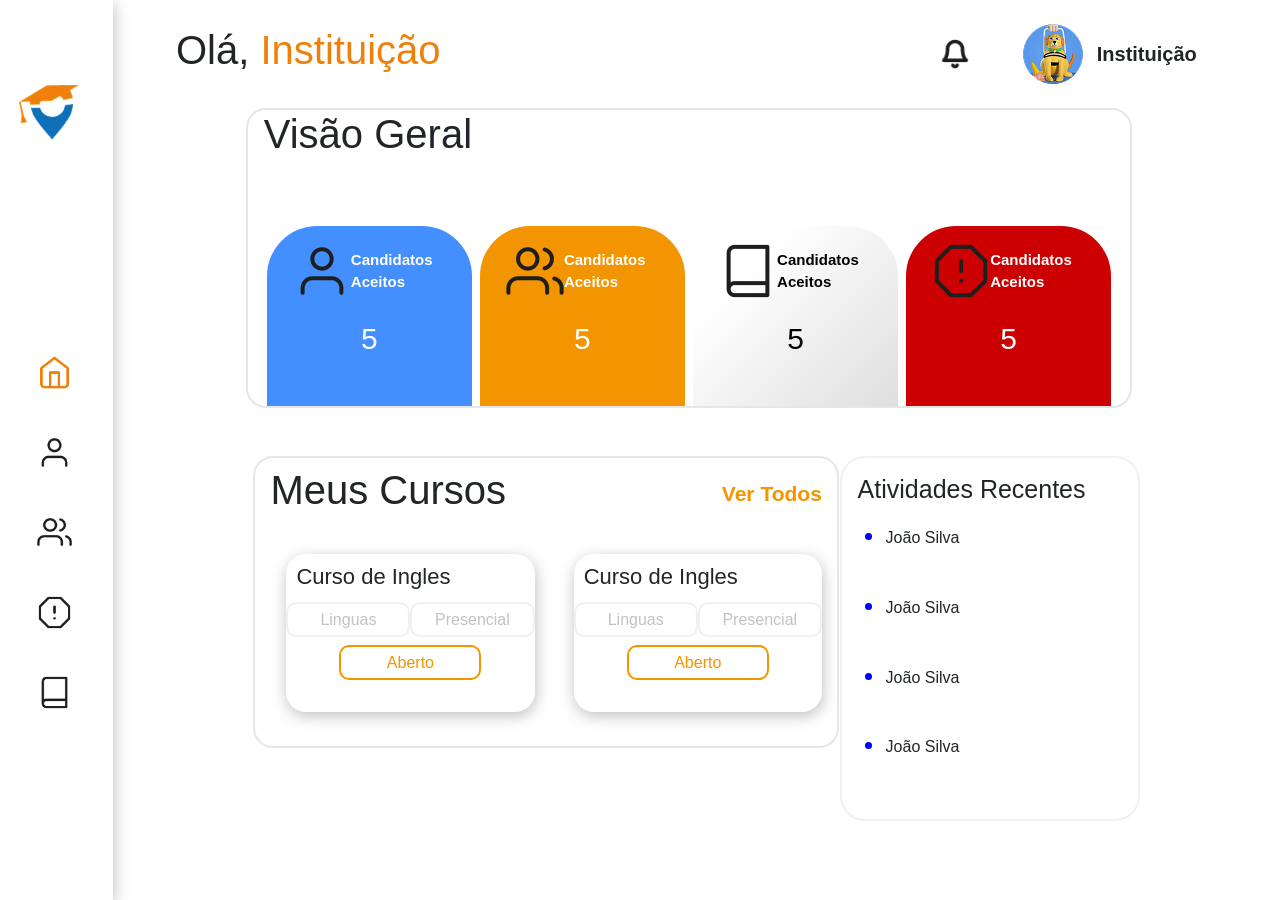
==== prjCursei/admin/home/index.html @ a7003b8b "Dashboard feita e inicio da area de candidatos" ====
<!DOCTYPE html>
<html lang="pt-br">

<head>
    <meta charset="UTF-8">
    <meta name="viewport" content="width=device-width, initial-scale=1.0">
    <title>Document</title>
    <link rel="stylesheet" href="../../static/css/style.css">
    <link rel="stylesheet" href="https://cdn.jsdelivr.net/npm/bootstrap@4.0.0/dist/css/bootstrap.min.css"
        integrity="sha384-Gn5384xqQ1aoWXA+058RXPxPg6fy4IWvTNh0E263XmFcJlSAwiGgFAW/dAiS6JXm" crossorigin="anonymous">
</head>

<body>

    <!--Nav Bar Vertical Se Possivel, olhem o tamanho das imagens -->
    <nav class="row  h-100 d-flex align-items-center "
        style="width: 10%; box-shadow: 1px 4px 15px rgba(0, 0, 0, 0.25); ">
        <div class="w-100 h-25 d-flex justify-content-center align-items-center">
            <img src="../../static/img/img-area-admin/logo-cursei2.png" alt=""
                style="width: 60px; height: 60px; object-fit: contain;">
        </div>

        <div class="row h-75 w-100 d-flex align-items-center justify-content-center">
            <ul style="list-style-type: none; ">
                <li>
                    <a href="#"><img class="img-nav" src="../../static/img/img-area-admin/Home.png" alt=""></a>
                </li>
                <li>
                    <a href="../candidatos/index.html"><img class="img-nav" src="../../static/img/img-area-admin/User.png" alt=""></a>
                </li>
                <li>
                    <a href=""><img class="img-nav" src="../../static/img/img-area-admin/Icon.png" alt=""></a>
                </li>
                <li>
                    <a href=""><img class="img-nav" src="../../static/img/img-area-admin/Alert.png" alt=""></a>
                </li>
                <li>
                    <a href=""><img class="img-nav" src="../../static/img/img-area-admin/Book.png" alt=""></a>
                </li>
            </ul>
    </nav>
    </div>

    <!-- Conteudo do sistema, Ainda to rachando a cuca pra arrumar o layout. Então não estou mexendo com a responsividade ainda -->
    <div class="main row-12">
        <div class="col-12 mb-4">
            <div class="col d-flex  w-100  mt-4  ">
                <div class="d-flex align-items-center justify-content-start pl-5 w-50 ">
                    <h1>Olá, <span style="color: #F0800C;">Instituição</span></h1>
                </div>
                <div class="d-flex align-items-center justify-content-end w-25 ">
                    <img src="../../static/img/img-area-admin/Bell.png" alt=""
                        style="object-fit: contain; width: 30px; height: 30px;">
                </div>
                <div class="w-25 d-flex align-items-center justify-content-center ">
                    <img src="../../static/img/img-area-admin/img-perfil.png" alt="" style="object-fit: contain;">
                    <span style="font-size: 20px; padding-left: 5%; font-weight: 600; ">Instituição</span>
                </div>
            </div>
        </div>

        <div class="  d-flex  justify-content-center " style="height: 300px;">
            <div class=" w-75 h-100" style="border: rgba(230, 230, 230, 1) solid 2px; border-radius: 20px;">
                <div class="  pl-3 ">
                    <h1>Visão Geral</h1>
                </div>
                <div class="col-12 d-flex  w-100 d-flex align-items-end " style="height: 81.2%;" >
                    <div class="row-12 w-25 h-75 mx-1 " style="background-color: rgba(68, 143, 255, 1); border-top-left-radius: 50px; border-top-right-radius: 50px;">
                        <div class="row d-flex align-items-center justify-content-center h-50" style="color: #fff;">
                            <img src="../../static/img/img-area-admin/User.png" alt="">
                            <span class="frase-informacoes-visao-geral">Candidatos Aceitos</span>
                        </div>
                        <div class="d-flex justify-content-center h-25 align-items-center ">
                            <span style="color: #fff; font-weight: 500; font-size: 30px;">5</span>
                        </div>
                    </div>
                    <div class="row-12 w-25 h-75 mx-1 " style="background: linear-gradient(143deg, rgba(242,149,0,1) 100%, rgba(255,166,23,1) 100%); border-top-left-radius: 50px; border-top-right-radius: 50px;">
                        <div class="row d-flex align-items-center justify-content-center h-50" style="color: black;">
                            <img src="../../static/img/img-area-admin/Icon.png" alt="">
                            <span class="frase-informacoes-visao-geral" style="color: #fff;">Candidatos Aceitos</span>
                        </div>
                        <div class="d-flex justify-content-center h-25 align-items-center ">
                            <span style="color: #fff; font-weight: 500; font-size: 30px;">5</span>
                        </div>
                    </div>
                    <div class="row-12 w-25 h-75 mx-1 " style="background: linear-gradient(315deg, rgba(177, 177, 177, 0.404) 3%, rgba(255,255,255,1) 75%);
 border-top-left-radius: 50px; border-top-right-radius: 50px;">
                        <div class="row d-flex align-items-center justify-content-center h-50" style="color: #fff;">
                            <img src="../../static/img/img-area-admin/Book.png" alt="">
                            <span class="frase-informacoes-visao-geral" style="color: black;">Candidatos Aceitos</span>
                        </div>
                        <div class="d-flex justify-content-center h-25 align-items-center ">
                            <span style="color: black; font-weight: 500; font-size: 30px;">5</span>
                        </div>
                    </div>
                    <div class="row-12 w-25 h-75 mx-1 " style="background: linear-gradient(143deg, rgba(204,0,0,1) 100%, rgba(220,13,13,1) 100%); border-top-left-radius: 50px; border-top-right-radius: 50px;">
                        <div class="row d-flex align-items-center justify-content-center h-50" style="color: #fff;">
                            <img src="../../static/img/img-area-admin/Alert.png" alt="">
                            <span class="frase-informacoes-visao-geral" ">Candidatos Aceitos</span>
                        </div>
                        <div class="d-flex justify-content-center h-25 align-items-center ">
                            <span style="color: #fff; font-weight: 500; font-size: 30px;">5</span>
                        </div>
                    </div>
                </div>
            </div>
        </div>

        <div class="col d-flex justify-content-center  pt-5 h-50 w-100">
            <div class=" row d-flex justify-content-lg-around  flex-nowrap" style="width: 77%;">
            <div class="div-meus-cursos-dashboard row-12" >
                <div class="col-12 w-100 h-25 d-flex align-items-center ">
                    <div class="w-50 "><h1>Meus Cursos</h1></div>
                <div class="w-50 d-flex align-items-center justify-content-end  "><span class="texto-ver-todos">Ver Todos</span></div>
                </div>
                <div class=" w-100 h-100   col-12 d-flex justify-content-between" >
                <div class="div-info-cursos-dashboard row-12 ml-3 mt-4 ">
                    <div><h1>Curso de Ingles</h1></div>
                    <div class="d-flex justify-content-around pt-1">
                        <button class="bnt-informacoes-cadastro-curso">Linguas</button>
                        <button class="bnt-informacoes-cadastro-curso">Presencial</button>
                    </div>
                    <div class="d-flex align-items-center justify-content-center pt-2">
                        <button class="bnt-informacoes-aberto-curso">Aberto</button>
                    </div>
                </div>
                <div class="div-info-cursos-dashboard row-12 ml-3 mt-4 ">
                    <div><h1>Curso de Ingles</h1></div>
                    <div class="d-flex justify-content-around pt-1">
                        <button class="bnt-informacoes-cadastro-curso">Linguas</button>
                        <button class="bnt-informacoes-cadastro-curso">Presencial</button>
                    </div>
                    <div class="d-flex align-items-center justify-content-center pt-2">
                        <button class="bnt-informacoes-aberto-curso">Aberto</button>
                    </div>
                </div>
                
                </div>
            </div>

            <div class="div-atividades-recentes row">
                <h1 class="ml-3 my-3">Atividades Recentes</h1>

                <ul class="ml-1">
                    <li class="lista-atividades-recentes">João Silva</li>
                    <li class="lista-atividades-recentes">João Silva</li>
                    <li class="lista-atividades-recentes">João Silva</li>
                    <li class="lista-atividades-recentes">João Silva</li>
                </ul>
            </div>
        </div>
    </div>
</div>


        <script src="https://code.jquery.com/jquery-3.2.1.slim.min.js"
            integrity="sha384-KJ3o2DKtIkvYIK3UENzmM7KCkRr/rE9/Qpg6aAZGJwFDMVNA/GpGFF93hXpG5KkN"
            crossorigin="anonymous"></script>
        <script src="https://cdn.jsdelivr.net/npm/popper.js@1.12.9/dist/umd/popper.min.js"
            integrity="sha384-ApNbgh9B+Y1QKtv3Rn7W3mgPxhU9K/ScQsAP7hUibX39j7fakFPskvXusvfa0b4Q"
            crossorigin="anonymous"></script>
        <script src="https://cdn.jsdelivr.net/npm/bootstrap@4.0.0/dist/js/bootstrap.min.js"
            integrity="sha384-JZR6Spejh4U02d8jOt6vLEHfe/JQGiRRSQQxSfFWpi1MquVdAyjUar5+76PVCmYl"
            crossorigin="anonymous"></script>
</body>

</html>
---- prjCursei/static/css/style.css ----
body{
    height: 100vh;
    margin: 0;
    padding: 0;
    border: 0;
    display: flex;
}
.main{
    flex-grow: 1;
    
}
/*Estou utilizando as classes para ganhar tempo, estilizando uma classe para alterar diversas imagens(pufavo vitu não ache ruim */
.img-nav{
    width: 35px;
    height: 35px;
    object-fit: contain;
    transition: 1s;

}
li{
    margin-bottom: 45px;

}
.img-nav:hover{
    border-radius: 10px;
    background-color: #53505034;
}
.frase-informacoes-visao-geral{
    width: 95px;
    font-size: 15px;
    font-weight: 600;
}
.div-meus-cursos-dashboard{
    border: rgba(230, 230, 230, 1) solid 2px;
    border-radius: 20px;
    width:66%; 
    height: 292px;
}
.div-info-cursos-dashboard{
    box-shadow: 1px 4px 15px rgba(0, 0, 0, 0.25);
    border-radius: 20px;
    width: 45%;
    height: 55%;
}
.div-info-cursos-dashboard h1{
    padding-top: 10px;
    padding-left: 10px;
    font-size: 22px;
}
.bnt-informacoes-cadastro-curso{
    background-color: #FFFFFF;
    color: #C2C2C2;
    border:rgba(217, 217, 217, 0.4) solid 2px;
    border-radius: 10px;
    width: 142px;
    height: 35px;
}
.bnt-informacoes-aberto-curso{
    background-color: #FFFFFF;
    color: #F29500;
    border:rgba(242, 149, 0, 1) solid 2px;
    border-radius: 10px;
    width: 142px;
    height: 35px;
    transition: 0.5s;
}
.bnt-informacoes-aberto-curso:hover{
background-color: #F29500;
color: #fff;
}
.div-atividades-recentes{
    width: 300px;
    height: 365px;
    border:rgba(217, 217, 217, 0.4) solid 2px;
    border-radius: 25px;
}

.div-atividades-recentes h1{
    font-size: 25px;
}
.div-atividades-recentes li{
    line-height: 1.1;
}
.div-atividades-recentes ul li::marker{
color: blue;
font-size: 1.5rem;
}

.texto-ver-todos{
    font-size: 21px;
    font-weight: 600;
    color: #F29500;
}
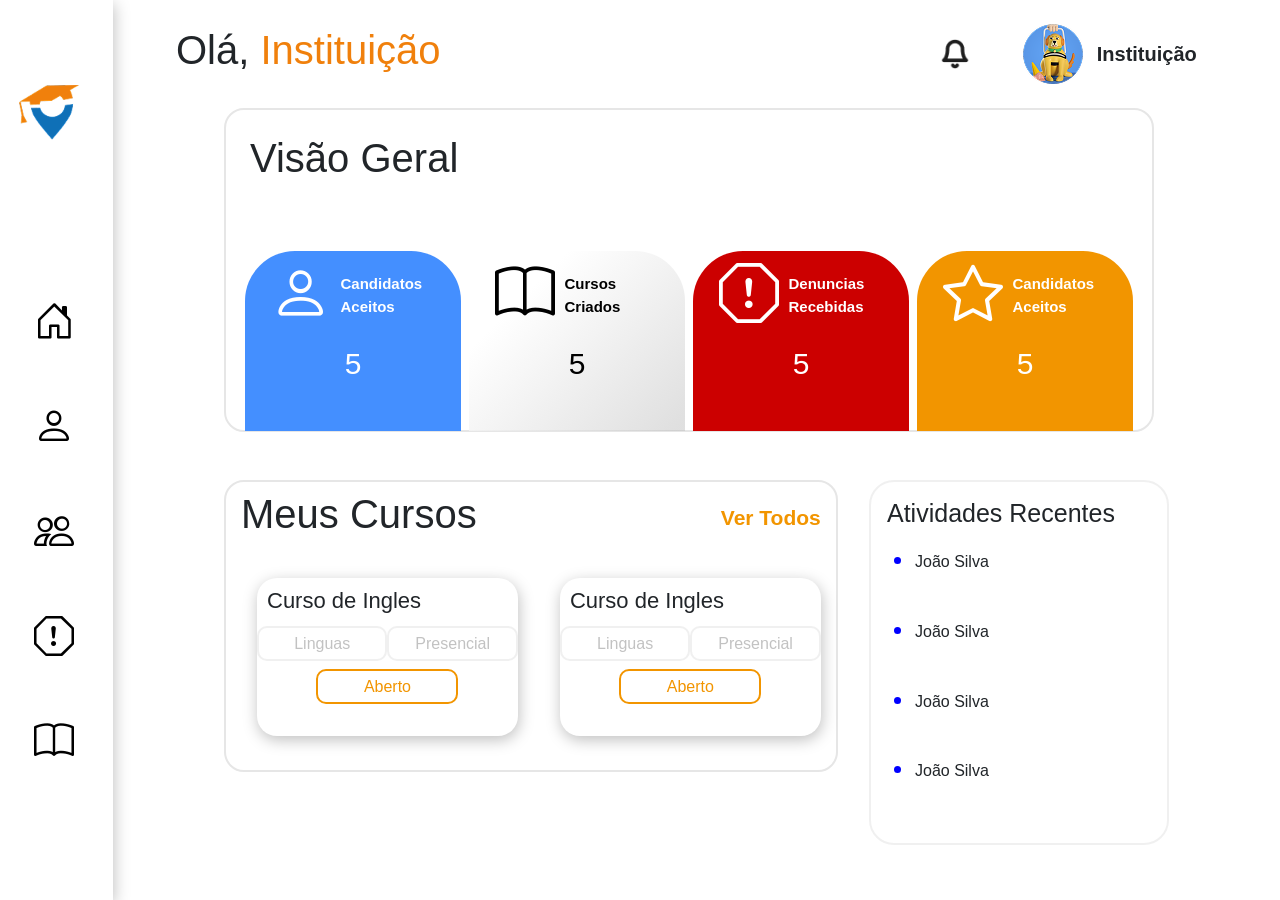
==== commit cabd837e: "Tela dashboard pronta(sem responsividade)" ====
--- a/prjCursei/admin/home/index.html
+++ b/prjCursei/admin/home/index.html
@@ -8,13 +8,14 @@
     <link rel="stylesheet" href="../../static/css/style.css">
     <link rel="stylesheet" href="https://cdn.jsdelivr.net/npm/bootstrap@4.0.0/dist/css/bootstrap.min.css"
         integrity="sha384-Gn5384xqQ1aoWXA+058RXPxPg6fy4IWvTNh0E263XmFcJlSAwiGgFAW/dAiS6JXm" crossorigin="anonymous">
+    <link rel="stylesheet" href="https://cdn.jsdelivr.net/npm/bootstrap-icons@1.11.3/font/bootstrap-icons.min.css">
 </head>
 
 <body>
 
     <!--Nav Bar Vertical Se Possivel, olhem o tamanho das imagens -->
-    <nav class="row  h-100 d-flex align-items-center "
-        style="width: 10%; box-shadow: 1px 4px 15px rgba(0, 0, 0, 0.25); ">
+    <nav class="row  d-xl-flex align-items-center d-none "
+        style="width: 10%; box-shadow: 1px 4px 15px rgba(0, 0, 0, 0.25); height: 100%;">
         <div class="w-100 h-25 d-flex justify-content-center align-items-center">
             <img src="../../static/img/img-area-admin/logo-cursei2.png" alt=""
                 style="width: 60px; height: 60px; object-fit: contain;">
@@ -23,19 +24,19 @@
         <div class="row h-75 w-100 d-flex align-items-center justify-content-center">
             <ul style="list-style-type: none; ">
                 <li>
-                    <a href="#"><img class="img-nav" src="../../static/img/img-area-admin/Home.png" alt=""></a>
+                    <a href="../home/index.html"><i class="img-nav bi bi-house-door"></i></a>
                 </li>
                 <li>
-                    <a href="../candidatos/index.html"><img class="img-nav" src="../../static/img/img-area-admin/User.png" alt=""></a>
+                    <a href="../candidatos/index.html"><i class="img-nav bi bi-person"></i></a>
                 </li>
                 <li>
-                    <a href=""><img class="img-nav" src="../../static/img/img-area-admin/Icon.png" alt=""></a>
+                    <a href=""><i class="img-nav bi bi-people"></i></a>
                 </li>
                 <li>
-                    <a href=""><img class="img-nav" src="../../static/img/img-area-admin/Alert.png" alt=""></a>
+                    <a href=""><i class="img-nav bi bi-exclamation-octagon"></i></a>
                 </li>
                 <li>
-                    <a href=""><img class="img-nav" src="../../static/img/img-area-admin/Book.png" alt=""></a>
+                    <a href=""><i class=" img-nav bi bi-book"></i></a>
                 </li>
             </ul>
     </nav>
@@ -58,110 +59,126 @@
                 </div>
             </div>
         </div>
+        <div class="w-100 d-flex justify-content-center col-12  col-xl-12" style="width: 100%;">
+            <div class="d-flex justify-content-center col-12 col-xl-10 " style="height: 324px; width: 85%;  ">
+                <div class=" w-100 h-100" style="border: rgba(230, 230, 230, 1) solid 2px; border-radius: 20px; ">
+                    <div class="  pl-4 pt-4" style="height: 19%;">
 
-        <div class="  d-flex  justify-content-center " style="height: 300px;">
-            <div class=" w-75 h-100" style="border: rgba(230, 230, 230, 1) solid 2px; border-radius: 20px;">
-                <div class="  pl-3 ">
-                    <h1>Visão Geral</h1>
-                </div>
-                <div class="col-12 d-flex  w-100 d-flex align-items-end " style="height: 81.2%;" >
-                    <div class="row-12 w-25 h-75 mx-1 " style="background-color: rgba(68, 143, 255, 1); border-top-left-radius: 50px; border-top-right-radius: 50px;">
-                        <div class="row d-flex align-items-center justify-content-center h-50" style="color: #fff;">
-                            <img src="../../static/img/img-area-admin/User.png" alt="">
-                            <span class="frase-informacoes-visao-geral">Candidatos Aceitos</span>
+                        <h1 class="">Visão Geral</h1>
+                    </div>
+
+                    <div class="col-12 d-flex  w-100 d-flex align-items-end " style="height: 75%; margin-top: 20px;">
+                        <div class="row-12 w-25 h-75 mx-1"
+                            style="background-color: rgba(68, 143, 255, 1); border-top-left-radius: 50px; border-top-right-radius: 50px;">
+                            <div class="row d-flex align-items-center justify-content-center h-50" style="color: #fff;">
+                                <i class="img-visao-geral bi bi-person"></i>
+                                <span class="frase-informacoes-visao-geral">Candidatos Aceitos</span>
+                            </div>
+                            <div class="d-flex justify-content-center h-25 align-items-center ">
+                                <span style="color: #fff; font-weight: 500; font-size: 30px;">5</span>
+                            </div>
                         </div>
-                        <div class="d-flex justify-content-center h-25 align-items-center ">
-                            <span style="color: #fff; font-weight: 500; font-size: 30px;">5</span>
+                        <div class="row-12 w-25 h-75 mx-1 "
+                            style="background: linear-gradient(315deg, rgba(177, 177, 177, 0.404) 3%, rgba(255,255,255,1) 75%);
+                             border-top-left-radius: 50px; border-top-right-radius: 50px;">
+                            <div class="row d-flex align-items-center justify-content-center h-50"
+                                style="color: black;">
+                                <i class=" img-visao-geral bi bi-book" style="color: black;"></i>
+                                <span class="frase-informacoes-visao-geral" style="color: black;">Cursos Criados</span>
+                            </div>
+                            <div class="d-flex justify-content-center h-25 align-items-center ">
+                                <span style="color: black; font-weight: 500; font-size: 30px;">5</span>
+                            </div>
                         </div>
-                    </div>
-                    <div class="row-12 w-25 h-75 mx-1 " style="background: linear-gradient(143deg, rgba(242,149,0,1) 100%, rgba(255,166,23,1) 100%); border-top-left-radius: 50px; border-top-right-radius: 50px;">
-                        <div class="row d-flex align-items-center justify-content-center h-50" style="color: black;">
-                            <img src="../../static/img/img-area-admin/Icon.png" alt="">
-                            <span class="frase-informacoes-visao-geral" style="color: #fff;">Candidatos Aceitos</span>
+                        <div class="row-12 w-25 h-75 mx-1 " style="background: linear-gradient(143deg, rgba(204,0,0,1) 100%, rgba(220,13,13,1) 100%);
+ border-top-left-radius: 50px; border-top-right-radius: 50px;">
+                            <div class="row d-flex align-items-center justify-content-center h-50" style="color: #fff; ">
+                                <i class="img-visao-geral bi bi-exclamation-octagon" ></i>
+                                <span class="frase-informacoes-visao-geral" style="color: #fff;">Denuncias
+                                    Recebidas</span>
+                            </div>
+                            <div class="d-flex justify-content-center h-25 align-items-center ">
+                                <span style="color: #fff    ; font-weight: 500; font-size: 30px;">5</span>
+                            </div>
                         </div>
-                        <div class="d-flex justify-content-center h-25 align-items-center ">
-                            <span style="color: #fff; font-weight: 500; font-size: 30px;">5</span>
+                        <div class="row-12 w-25 h-75 mx-1 " style="background: linear-gradient(143deg, rgba(242,149,0,1) 100%, rgba(255,166,23,1) 100%); border-top-left-radius: 50px; border-top-right-radius: 50px;">
+                            <div class="row d-flex align-items-center justify-content-center h-50" style="color: #fff;">
+                                <i class="img-visao-geral bi bi-star"></i>
+                                <span class="frase-informacoes-visao-geral" >Candidatos Aceitos</span>
                         </div>
-                    </div>
-                    <div class="row-12 w-25 h-75 mx-1 " style="background: linear-gradient(315deg, rgba(177, 177, 177, 0.404) 3%, rgba(255,255,255,1) 75%);
- border-top-left-radius: 50px; border-top-right-radius: 50px;">
-                        <div class="row d-flex align-items-center justify-content-center h-50" style="color: #fff;">
-                            <img src="../../static/img/img-area-admin/Book.png" alt="">
-                            <span class="frase-informacoes-visao-geral" style="color: black;">Candidatos Aceitos</span>
-                        </div>
-                        <div class="d-flex justify-content-center h-25 align-items-center ">
-                            <span style="color: black; font-weight: 500; font-size: 30px;">5</span>
-                        </div>
-                    </div>
-                    <div class="row-12 w-25 h-75 mx-1 " style="background: linear-gradient(143deg, rgba(204,0,0,1) 100%, rgba(220,13,13,1) 100%); border-top-left-radius: 50px; border-top-right-radius: 50px;">
-                        <div class="row d-flex align-items-center justify-content-center h-50" style="color: #fff;">
-                            <img src="../../static/img/img-area-admin/Alert.png" alt="">
-                            <span class="frase-informacoes-visao-geral" ">Candidatos Aceitos</span>
-                        </div>
-                        <div class="d-flex justify-content-center h-25 align-items-center ">
-                            <span style="color: #fff; font-weight: 500; font-size: 30px;">5</span>
+                        <div class=" d-flex justify-content-center h-25 align-items-center ">
+                            <span style=" color: #fff; font-weight: 500; font-size: 30px;">5</span>
+                            </div>
                         </div>
                     </div>
                 </div>
             </div>
         </div>
 
-        <div class="col d-flex justify-content-center  pt-5 h-50 w-100">
-            <div class=" row d-flex justify-content-lg-around  flex-nowrap" style="width: 77%;">
-            <div class="div-meus-cursos-dashboard row-12" >
-                <div class="col-12 w-100 h-25 d-flex align-items-center ">
-                    <div class="w-50 "><h1>Meus Cursos</h1></div>
-                <div class="w-50 d-flex align-items-center justify-content-end  "><span class="texto-ver-todos">Ver Todos</span></div>
-                </div>
-                <div class=" w-100 h-100   col-12 d-flex justify-content-between" >
-                <div class="div-info-cursos-dashboard row-12 ml-3 mt-4 ">
-                    <div><h1>Curso de Ingles</h1></div>
-                    <div class="d-flex justify-content-around pt-1">
-                        <button class="bnt-informacoes-cadastro-curso">Linguas</button>
-                        <button class="bnt-informacoes-cadastro-curso">Presencial</button>
+        <div class="col d-flex justify-content-center col  pt-5 h-50 w-100">
+            <div class="div-meus-cursos-atividades-recentes row d-flex justify-content-lg-between justify-content-between col-12 col-xl-10  flex-nowrap"
+                style="width: 85%; ">
+                <div class="div-meus-cursos-dashboard row-12">
+                    <div class="col-12 w-100 h-25 d-flex align-items-center ">
+                        <div class="w-50 ">
+                            <h1>Meus Cursos</h1>
+                        </div>
+                        <div class="w-50 d-flex align-items-center justify-content-end  "><span
+                                class="texto-ver-todos">Ver Todos</span></div>
                     </div>
-                    <div class="d-flex align-items-center justify-content-center pt-2">
-                        <button class="bnt-informacoes-aberto-curso">Aberto</button>
+                    <div class=" w-100 h-100   col-12 d-flex justify-content-between">
+                        <div class="div-info-cursos-dashboard row-12 ml-3 mt-4 ">
+                            <div>
+                                <h1>Curso de Ingles</h1>
+                            </div>
+                            <div class="d-flex justify-content-around pt-1">
+                                <button class="bnt-informacoes-cadastro-curso">Linguas</button>
+                                <button class="bnt-informacoes-cadastro-curso">Presencial</button>
+                            </div>
+                            <div class="d-flex align-items-center justify-content-center pt-2">
+                                <button class="bnt-informacoes-aberto-curso">Aberto</button>
+                            </div>
+                        </div>
+                        <div class="div-info-cursos-dashboard row-12 ml-3 mt-4 ">
+                            <div>
+                                <h1>Curso de Ingles</h1>
+                            </div>
+                            <div class="d-flex justify-content-around pt-1">
+                                <button class="bnt-informacoes-cadastro-curso">Linguas</button>
+                                <button class="bnt-informacoes-cadastro-curso">Presencial</button>
+                            </div>
+                            <div class="d-flex align-items-center justify-content-center pt-2">
+                                <button class="bnt-informacoes-aberto-curso">Aberto</button>
+                            </div>
+                        </div>
+
                     </div>
                 </div>
-                <div class="div-info-cursos-dashboard row-12 ml-3 mt-4 ">
-                    <div><h1>Curso de Ingles</h1></div>
-                    <div class="d-flex justify-content-around pt-1">
-                        <button class="bnt-informacoes-cadastro-curso">Linguas</button>
-                        <button class="bnt-informacoes-cadastro-curso">Presencial</button>
-                    </div>
-                    <div class="d-flex align-items-center justify-content-center pt-2">
-                        <button class="bnt-informacoes-aberto-curso">Aberto</button>
-                    </div>
+
+                <div class="div-atividades-recentes row">
+                    <h1 class="ml-3 my-3">Atividades Recentes</h1>
+
+                    <ul class="ml-1">
+                        <li class="lista-atividades-recentes">João Silva</li>
+                        <li class="lista-atividades-recentes">João Silva</li>
+                        <li class="lista-atividades-recentes">João Silva</li>
+                        <li class="lista-atividades-recentes">João Silva</li>
+                    </ul>
                 </div>
-                
-                </div>
-            </div>
-
-            <div class="div-atividades-recentes row">
-                <h1 class="ml-3 my-3">Atividades Recentes</h1>
-
-                <ul class="ml-1">
-                    <li class="lista-atividades-recentes">João Silva</li>
-                    <li class="lista-atividades-recentes">João Silva</li>
-                    <li class="lista-atividades-recentes">João Silva</li>
-                    <li class="lista-atividades-recentes">João Silva</li>
-                </ul>
             </div>
         </div>
     </div>
-</div>
 
 
-        <script src="https://code.jquery.com/jquery-3.2.1.slim.min.js"
-            integrity="sha384-KJ3o2DKtIkvYIK3UENzmM7KCkRr/rE9/Qpg6aAZGJwFDMVNA/GpGFF93hXpG5KkN"
-            crossorigin="anonymous"></script>
-        <script src="https://cdn.jsdelivr.net/npm/popper.js@1.12.9/dist/umd/popper.min.js"
-            integrity="sha384-ApNbgh9B+Y1QKtv3Rn7W3mgPxhU9K/ScQsAP7hUibX39j7fakFPskvXusvfa0b4Q"
-            crossorigin="anonymous"></script>
-        <script src="https://cdn.jsdelivr.net/npm/bootstrap@4.0.0/dist/js/bootstrap.min.js"
-            integrity="sha384-JZR6Spejh4U02d8jOt6vLEHfe/JQGiRRSQQxSfFWpi1MquVdAyjUar5+76PVCmYl"
-            crossorigin="anonymous"></script>
+    <script src="https://code.jquery.com/jquery-3.2.1.slim.min.js"
+        integrity="sha384-KJ3o2DKtIkvYIK3UENzmM7KCkRr/rE9/Qpg6aAZGJwFDMVNA/GpGFF93hXpG5KkN"
+        crossorigin="anonymous"></script>
+    <script src="https://cdn.jsdelivr.net/npm/popper.js@1.12.9/dist/umd/popper.min.js"
+        integrity="sha384-ApNbgh9B+Y1QKtv3Rn7W3mgPxhU9K/ScQsAP7hUibX39j7fakFPskvXusvfa0b4Q"
+        crossorigin="anonymous"></script>
+    <script src="https://cdn.jsdelivr.net/npm/bootstrap@4.0.0/dist/js/bootstrap.min.js"
+        integrity="sha384-JZR6Spejh4U02d8jOt6vLEHfe/JQGiRRSQQxSfFWpi1MquVdAyjUar5+76PVCmYl"
+        crossorigin="anonymous"></script>
 </body>
 
 </html>
--- a/prjCursei/static/css/style.css
+++ b/prjCursei/static/css/style.css
@@ -7,7 +7,7 @@
 }
 .main{
     flex-grow: 1;
-    
+    overflow: scroll;
 }
 /*Estou utilizando as classes para ganhar tempo, estilizando uma classe para alterar diversas imagens(pufavo vitu não ache ruim */
 .img-nav{
@@ -15,6 +15,8 @@
     height: 35px;
     object-fit: contain;
     transition: 1s;
+    font-size: 40px;
+    color: black;
 
 }
 li{
@@ -23,12 +25,18 @@
 }
 .img-nav:hover{
     border-radius: 10px;
-    background-color: #53505034;
+    
+    color: #F29500;
 }
 .frase-informacoes-visao-geral{
     width: 95px;
     font-size: 15px;
     font-weight: 600;
+}
+.img-visao-geral{
+    color: #fff;
+    font-size: 60px;
+    margin-right: 10px;
 }
 .div-meus-cursos-dashboard{
     border: rgba(230, 230, 230, 1) solid 2px;
@@ -73,6 +81,7 @@
     height: 365px;
     border:rgba(217, 217, 217, 0.4) solid 2px;
     border-radius: 25px;
+    
 }
 
 .div-atividades-recentes h1{
@@ -91,4 +100,35 @@
     font-weight: 600;
     color: #F29500;
 }
+.pesquisar-input{
+    color: black;
+    font-size: 25px;
 
+}
+
+.nav-info-candidatos{
+    display: flex;
+    flex-direction: column;
+    width: 100%;
+    height: 15%;
+    background-color: #F29500;
+}
+
+.div-eng-input-obj{
+    border-radius: 20px;
+    background-color: #fff;
+    height: 40px;
+
+}
+.input-page-candidatos{
+    width: 100%;
+    height: 100%;
+    border: none;
+    outline: none;
+}
+.img-input{
+    font-size: 20px;
+}
+.img-input:hover{
+    cursor: pointer;
+}
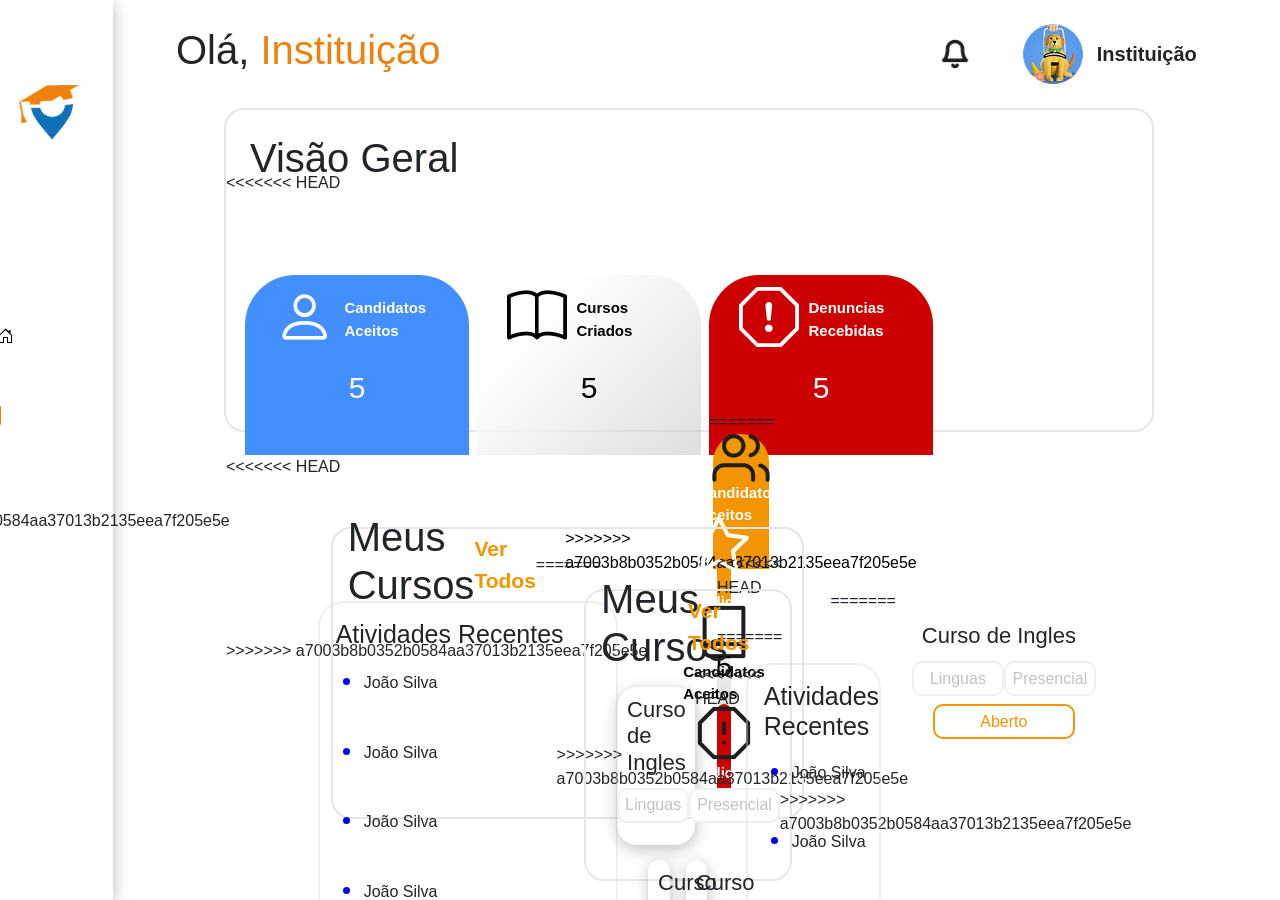
==== commit d64736e5: "sei la oq aconteceu" ====
--- a/prjCursei/admin/home/index.html
+++ b/prjCursei/admin/home/index.html
@@ -24,10 +24,17 @@
         <div class="row h-75 w-100 d-flex align-items-center justify-content-center">
             <ul style="list-style-type: none; ">
                 <li>
+<<<<<<< HEAD
                     <a href="../home/index.html"><i class="img-nav bi bi-house-door"></i></a>
                 </li>
                 <li>
                     <a href="../candidatos/index.html"><i class="img-nav bi bi-person"></i></a>
+=======
+                    <a href="#"><img class="img-nav" src="../../static/img/img-area-admin/Home.png" alt=""></a>
+                </li>
+                <li>
+                    <a href="../candidatos/index.html"><img class="img-nav" src="../../static/img/img-area-admin/User.png" alt=""></a>
+>>>>>>> a7003b8b0352b0584aa37013b2135eea7f205e5e
                 </li>
                 <li>
                     <a href=""><i class="img-nav bi bi-people"></i></a>
@@ -66,6 +73,7 @@
 
                         <h1 class="">Visão Geral</h1>
                     </div>
+<<<<<<< HEAD
 
                     <div class="col-12 d-flex  w-100 d-flex align-items-end " style="height: 75%; margin-top: 20px;">
                         <div class="row-12 w-25 h-75 mx-1"
@@ -100,21 +108,49 @@
                             <div class="d-flex justify-content-center h-25 align-items-center ">
                                 <span style="color: #fff    ; font-weight: 500; font-size: 30px;">5</span>
                             </div>
+=======
+                    <div class="row-12 w-25 h-75 mx-1 " style="background: linear-gradient(143deg, rgba(242,149,0,1) 100%, rgba(255,166,23,1) 100%); border-top-left-radius: 50px; border-top-right-radius: 50px;">
+                        <div class="row d-flex align-items-center justify-content-center h-50" style="color: black;">
+                            <img src="../../static/img/img-area-admin/Icon.png" alt="">
+                            <span class="frase-informacoes-visao-geral" style="color: #fff;">Candidatos Aceitos</span>
+>>>>>>> a7003b8b0352b0584aa37013b2135eea7f205e5e
                         </div>
                         <div class="row-12 w-25 h-75 mx-1 " style="background: linear-gradient(143deg, rgba(242,149,0,1) 100%, rgba(255,166,23,1) 100%); border-top-left-radius: 50px; border-top-right-radius: 50px;">
                             <div class="row d-flex align-items-center justify-content-center h-50" style="color: #fff;">
                                 <i class="img-visao-geral bi bi-star"></i>
                                 <span class="frase-informacoes-visao-geral" >Candidatos Aceitos</span>
                         </div>
+<<<<<<< HEAD
                         <div class=" d-flex justify-content-center h-25 align-items-center ">
                             <span style=" color: #fff; font-weight: 500; font-size: 30px;">5</span>
                             </div>
-                        </div>
-                    </div>
-                </div>
-            </div>
-        </div>
-
+=======
+                    </div>
+                    <div class="row-12 w-25 h-75 mx-1 " style="background: linear-gradient(315deg, rgba(177, 177, 177, 0.404) 3%, rgba(255,255,255,1) 75%);
+ border-top-left-radius: 50px; border-top-right-radius: 50px;">
+                        <div class="row d-flex align-items-center justify-content-center h-50" style="color: #fff;">
+                            <img src="../../static/img/img-area-admin/Book.png" alt="">
+                            <span class="frase-informacoes-visao-geral" style="color: black;">Candidatos Aceitos</span>
+                        </div>
+                        <div class="d-flex justify-content-center h-25 align-items-center ">
+                            <span style="color: black; font-weight: 500; font-size: 30px;">5</span>
+                        </div>
+                    </div>
+                    <div class="row-12 w-25 h-75 mx-1 " style="background: linear-gradient(143deg, rgba(204,0,0,1) 100%, rgba(220,13,13,1) 100%); border-top-left-radius: 50px; border-top-right-radius: 50px;">
+                        <div class="row d-flex align-items-center justify-content-center h-50" style="color: #fff;">
+                            <img src="../../static/img/img-area-admin/Alert.png" alt="">
+                            <span class="frase-informacoes-visao-geral" ">Candidatos Aceitos</span>
+                        </div>
+                        <div class="d-flex justify-content-center h-25 align-items-center ">
+                            <span style="color: #fff; font-weight: 500; font-size: 30px;">5</span>
+>>>>>>> a7003b8b0352b0584aa37013b2135eea7f205e5e
+                        </div>
+                    </div>
+                </div>
+            </div>
+        </div>
+
+<<<<<<< HEAD
         <div class="col d-flex justify-content-center col  pt-5 h-50 w-100">
             <div class="div-meus-cursos-atividades-recentes row d-flex justify-content-lg-between justify-content-between col-12 col-xl-10  flex-nowrap"
                 style="width: 85%; ">
@@ -125,6 +161,21 @@
                         </div>
                         <div class="w-50 d-flex align-items-center justify-content-end  "><span
                                 class="texto-ver-todos">Ver Todos</span></div>
+=======
+        <div class="col d-flex justify-content-center  pt-5 h-50 w-100">
+            <div class=" row d-flex justify-content-lg-around  flex-nowrap" style="width: 77%;">
+            <div class="div-meus-cursos-dashboard row-12" >
+                <div class="col-12 w-100 h-25 d-flex align-items-center ">
+                    <div class="w-50 "><h1>Meus Cursos</h1></div>
+                <div class="w-50 d-flex align-items-center justify-content-end  "><span class="texto-ver-todos">Ver Todos</span></div>
+                </div>
+                <div class=" w-100 h-100   col-12 d-flex justify-content-between" >
+                <div class="div-info-cursos-dashboard row-12 ml-3 mt-4 ">
+                    <div><h1>Curso de Ingles</h1></div>
+                    <div class="d-flex justify-content-around pt-1">
+                        <button class="bnt-informacoes-cadastro-curso">Linguas</button>
+                        <button class="bnt-informacoes-cadastro-curso">Presencial</button>
+>>>>>>> a7003b8b0352b0584aa37013b2135eea7f205e5e
                     </div>
                     <div class=" w-100 h-100   col-12 d-flex justify-content-between">
                         <div class="div-info-cursos-dashboard row-12 ml-3 mt-4 ">
@@ -154,6 +205,7 @@
 
                     </div>
                 </div>
+<<<<<<< HEAD
 
                 <div class="div-atividades-recentes row">
                     <h1 class="ml-3 my-3">Atividades Recentes</h1>
@@ -168,6 +220,35 @@
             </div>
         </div>
     </div>
+=======
+                <div class="div-info-cursos-dashboard row-12 ml-3 mt-4 ">
+                    <div><h1>Curso de Ingles</h1></div>
+                    <div class="d-flex justify-content-around pt-1">
+                        <button class="bnt-informacoes-cadastro-curso">Linguas</button>
+                        <button class="bnt-informacoes-cadastro-curso">Presencial</button>
+                    </div>
+                    <div class="d-flex align-items-center justify-content-center pt-2">
+                        <button class="bnt-informacoes-aberto-curso">Aberto</button>
+                    </div>
+                </div>
+                
+                </div>
+            </div>
+
+            <div class="div-atividades-recentes row">
+                <h1 class="ml-3 my-3">Atividades Recentes</h1>
+
+                <ul class="ml-1">
+                    <li class="lista-atividades-recentes">João Silva</li>
+                    <li class="lista-atividades-recentes">João Silva</li>
+                    <li class="lista-atividades-recentes">João Silva</li>
+                    <li class="lista-atividades-recentes">João Silva</li>
+                </ul>
+            </div>
+        </div>
+    </div>
+</div>
+>>>>>>> a7003b8b0352b0584aa37013b2135eea7f205e5e
 
 
     <script src="https://code.jquery.com/jquery-3.2.1.slim.min.js"
--- a/prjCursei/static/css/style.css
+++ b/prjCursei/static/css/style.css
@@ -15,8 +15,11 @@
     height: 35px;
     object-fit: contain;
     transition: 1s;
+<<<<<<< HEAD
     font-size: 40px;
     color: black;
+=======
+>>>>>>> a7003b8b0352b0584aa37013b2135eea7f205e5e
 
 }
 li{
@@ -25,8 +28,12 @@
 }
 .img-nav:hover{
     border-radius: 10px;
+<<<<<<< HEAD
     
     color: #F29500;
+=======
+    background-color: #53505034;
+>>>>>>> a7003b8b0352b0584aa37013b2135eea7f205e5e
 }
 .frase-informacoes-visao-geral{
     width: 95px;
@@ -100,9 +107,12 @@
     font-weight: 600;
     color: #F29500;
 }
+<<<<<<< HEAD
 .pesquisar-input{
     color: black;
     font-size: 25px;
+=======
+>>>>>>> a7003b8b0352b0584aa37013b2135eea7f205e5e
 
 }
 
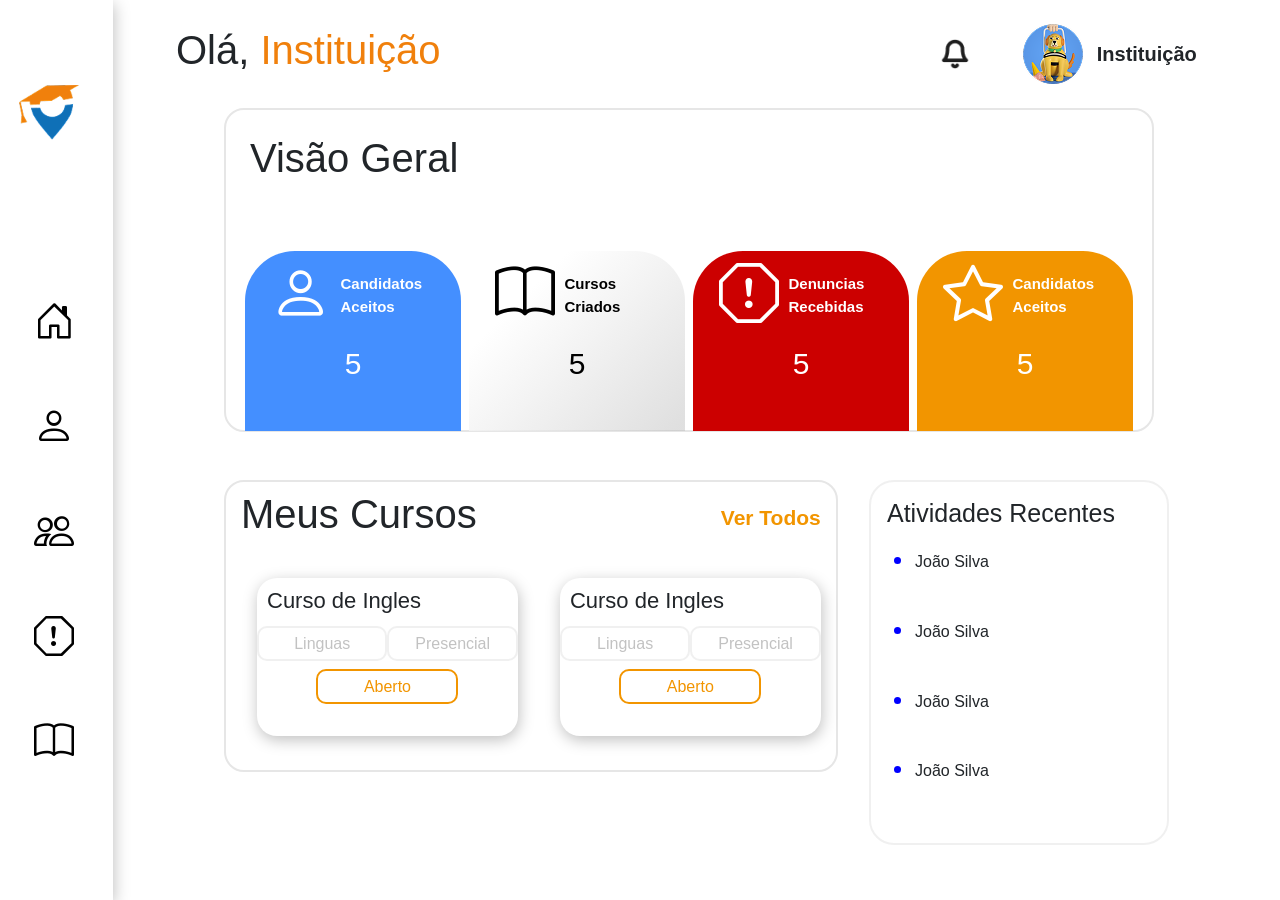
==== commit e15b297f: "Agr tem que ir" ====
--- a/prjCursei/admin/home/index.html
+++ b/prjCursei/admin/home/index.html
@@ -14,8 +14,8 @@
 <body>
 
     <!--Nav Bar Vertical Se Possivel, olhem o tamanho das imagens -->
-    <nav class="row  d-xl-flex align-items-center d-none "
-        style="width: 10%; box-shadow: 1px 4px 15px rgba(0, 0, 0, 0.25); height: 100%;">
+    <nav class="row  h-100 d-xl-flex align-items-center d-none "
+        style="width: 10%; box-shadow: 1px 4px 15px rgba(0, 0, 0, 0.25); ">
         <div class="w-100 h-25 d-flex justify-content-center align-items-center">
             <img src="../../static/img/img-area-admin/logo-cursei2.png" alt=""
                 style="width: 60px; height: 60px; object-fit: contain;">
@@ -24,17 +24,10 @@
         <div class="row h-75 w-100 d-flex align-items-center justify-content-center">
             <ul style="list-style-type: none; ">
                 <li>
-<<<<<<< HEAD
                     <a href="../home/index.html"><i class="img-nav bi bi-house-door"></i></a>
                 </li>
                 <li>
                     <a href="../candidatos/index.html"><i class="img-nav bi bi-person"></i></a>
-=======
-                    <a href="#"><img class="img-nav" src="../../static/img/img-area-admin/Home.png" alt=""></a>
-                </li>
-                <li>
-                    <a href="../candidatos/index.html"><img class="img-nav" src="../../static/img/img-area-admin/User.png" alt=""></a>
->>>>>>> a7003b8b0352b0584aa37013b2135eea7f205e5e
                 </li>
                 <li>
                     <a href=""><i class="img-nav bi bi-people"></i></a>
@@ -73,7 +66,6 @@
 
                         <h1 class="">Visão Geral</h1>
                     </div>
-<<<<<<< HEAD
 
                     <div class="col-12 d-flex  w-100 d-flex align-items-end " style="height: 75%; margin-top: 20px;">
                         <div class="row-12 w-25 h-75 mx-1"
@@ -108,49 +100,21 @@
                             <div class="d-flex justify-content-center h-25 align-items-center ">
                                 <span style="color: #fff    ; font-weight: 500; font-size: 30px;">5</span>
                             </div>
-=======
-                    <div class="row-12 w-25 h-75 mx-1 " style="background: linear-gradient(143deg, rgba(242,149,0,1) 100%, rgba(255,166,23,1) 100%); border-top-left-radius: 50px; border-top-right-radius: 50px;">
-                        <div class="row d-flex align-items-center justify-content-center h-50" style="color: black;">
-                            <img src="../../static/img/img-area-admin/Icon.png" alt="">
-                            <span class="frase-informacoes-visao-geral" style="color: #fff;">Candidatos Aceitos</span>
->>>>>>> a7003b8b0352b0584aa37013b2135eea7f205e5e
                         </div>
                         <div class="row-12 w-25 h-75 mx-1 " style="background: linear-gradient(143deg, rgba(242,149,0,1) 100%, rgba(255,166,23,1) 100%); border-top-left-radius: 50px; border-top-right-radius: 50px;">
                             <div class="row d-flex align-items-center justify-content-center h-50" style="color: #fff;">
                                 <i class="img-visao-geral bi bi-star"></i>
                                 <span class="frase-informacoes-visao-geral" >Candidatos Aceitos</span>
                         </div>
-<<<<<<< HEAD
                         <div class=" d-flex justify-content-center h-25 align-items-center ">
                             <span style=" color: #fff; font-weight: 500; font-size: 30px;">5</span>
                             </div>
-=======
-                    </div>
-                    <div class="row-12 w-25 h-75 mx-1 " style="background: linear-gradient(315deg, rgba(177, 177, 177, 0.404) 3%, rgba(255,255,255,1) 75%);
- border-top-left-radius: 50px; border-top-right-radius: 50px;">
-                        <div class="row d-flex align-items-center justify-content-center h-50" style="color: #fff;">
-                            <img src="../../static/img/img-area-admin/Book.png" alt="">
-                            <span class="frase-informacoes-visao-geral" style="color: black;">Candidatos Aceitos</span>
-                        </div>
-                        <div class="d-flex justify-content-center h-25 align-items-center ">
-                            <span style="color: black; font-weight: 500; font-size: 30px;">5</span>
-                        </div>
-                    </div>
-                    <div class="row-12 w-25 h-75 mx-1 " style="background: linear-gradient(143deg, rgba(204,0,0,1) 100%, rgba(220,13,13,1) 100%); border-top-left-radius: 50px; border-top-right-radius: 50px;">
-                        <div class="row d-flex align-items-center justify-content-center h-50" style="color: #fff;">
-                            <img src="../../static/img/img-area-admin/Alert.png" alt="">
-                            <span class="frase-informacoes-visao-geral" ">Candidatos Aceitos</span>
-                        </div>
-                        <div class="d-flex justify-content-center h-25 align-items-center ">
-                            <span style="color: #fff; font-weight: 500; font-size: 30px;">5</span>
->>>>>>> a7003b8b0352b0584aa37013b2135eea7f205e5e
                         </div>
                     </div>
                 </div>
             </div>
         </div>
 
-<<<<<<< HEAD
         <div class="col d-flex justify-content-center col  pt-5 h-50 w-100">
             <div class="div-meus-cursos-atividades-recentes row d-flex justify-content-lg-between justify-content-between col-12 col-xl-10  flex-nowrap"
                 style="width: 85%; ">
@@ -161,21 +125,6 @@
                         </div>
                         <div class="w-50 d-flex align-items-center justify-content-end  "><span
                                 class="texto-ver-todos">Ver Todos</span></div>
-=======
-        <div class="col d-flex justify-content-center  pt-5 h-50 w-100">
-            <div class=" row d-flex justify-content-lg-around  flex-nowrap" style="width: 77%;">
-            <div class="div-meus-cursos-dashboard row-12" >
-                <div class="col-12 w-100 h-25 d-flex align-items-center ">
-                    <div class="w-50 "><h1>Meus Cursos</h1></div>
-                <div class="w-50 d-flex align-items-center justify-content-end  "><span class="texto-ver-todos">Ver Todos</span></div>
-                </div>
-                <div class=" w-100 h-100   col-12 d-flex justify-content-between" >
-                <div class="div-info-cursos-dashboard row-12 ml-3 mt-4 ">
-                    <div><h1>Curso de Ingles</h1></div>
-                    <div class="d-flex justify-content-around pt-1">
-                        <button class="bnt-informacoes-cadastro-curso">Linguas</button>
-                        <button class="bnt-informacoes-cadastro-curso">Presencial</button>
->>>>>>> a7003b8b0352b0584aa37013b2135eea7f205e5e
                     </div>
                     <div class=" w-100 h-100   col-12 d-flex justify-content-between">
                         <div class="div-info-cursos-dashboard row-12 ml-3 mt-4 ">
@@ -205,7 +154,6 @@
 
                     </div>
                 </div>
-<<<<<<< HEAD
 
                 <div class="div-atividades-recentes row">
                     <h1 class="ml-3 my-3">Atividades Recentes</h1>
@@ -220,35 +168,6 @@
             </div>
         </div>
     </div>
-=======
-                <div class="div-info-cursos-dashboard row-12 ml-3 mt-4 ">
-                    <div><h1>Curso de Ingles</h1></div>
-                    <div class="d-flex justify-content-around pt-1">
-                        <button class="bnt-informacoes-cadastro-curso">Linguas</button>
-                        <button class="bnt-informacoes-cadastro-curso">Presencial</button>
-                    </div>
-                    <div class="d-flex align-items-center justify-content-center pt-2">
-                        <button class="bnt-informacoes-aberto-curso">Aberto</button>
-                    </div>
-                </div>
-                
-                </div>
-            </div>
-
-            <div class="div-atividades-recentes row">
-                <h1 class="ml-3 my-3">Atividades Recentes</h1>
-
-                <ul class="ml-1">
-                    <li class="lista-atividades-recentes">João Silva</li>
-                    <li class="lista-atividades-recentes">João Silva</li>
-                    <li class="lista-atividades-recentes">João Silva</li>
-                    <li class="lista-atividades-recentes">João Silva</li>
-                </ul>
-            </div>
-        </div>
-    </div>
-</div>
->>>>>>> a7003b8b0352b0584aa37013b2135eea7f205e5e
 
 
     <script src="https://code.jquery.com/jquery-3.2.1.slim.min.js"
--- a/prjCursei/static/css/style.css
+++ b/prjCursei/static/css/style.css
@@ -7,7 +7,7 @@
 }
 .main{
     flex-grow: 1;
-    overflow: scroll;
+    
 }
 /*Estou utilizando as classes para ganhar tempo, estilizando uma classe para alterar diversas imagens(pufavo vitu não ache ruim */
 .img-nav{
@@ -15,11 +15,8 @@
     height: 35px;
     object-fit: contain;
     transition: 1s;
-<<<<<<< HEAD
     font-size: 40px;
     color: black;
-=======
->>>>>>> a7003b8b0352b0584aa37013b2135eea7f205e5e
 
 }
 li{
@@ -28,12 +25,8 @@
 }
 .img-nav:hover{
     border-radius: 10px;
-<<<<<<< HEAD
     
     color: #F29500;
-=======
-    background-color: #53505034;
->>>>>>> a7003b8b0352b0584aa37013b2135eea7f205e5e
 }
 .frase-informacoes-visao-geral{
     width: 95px;
@@ -107,12 +100,9 @@
     font-weight: 600;
     color: #F29500;
 }
-<<<<<<< HEAD
 .pesquisar-input{
     color: black;
     font-size: 25px;
-=======
->>>>>>> a7003b8b0352b0584aa37013b2135eea7f205e5e
 
 }
 
@@ -123,22 +113,3 @@
     height: 15%;
     background-color: #F29500;
 }
-
-.div-eng-input-obj{
-    border-radius: 20px;
-    background-color: #fff;
-    height: 40px;
-
-}
-.input-page-candidatos{
-    width: 100%;
-    height: 100%;
-    border: none;
-    outline: none;
-}
-.img-input{
-    font-size: 20px;
-}
-.img-input:hover{
-    cursor: pointer;
-}
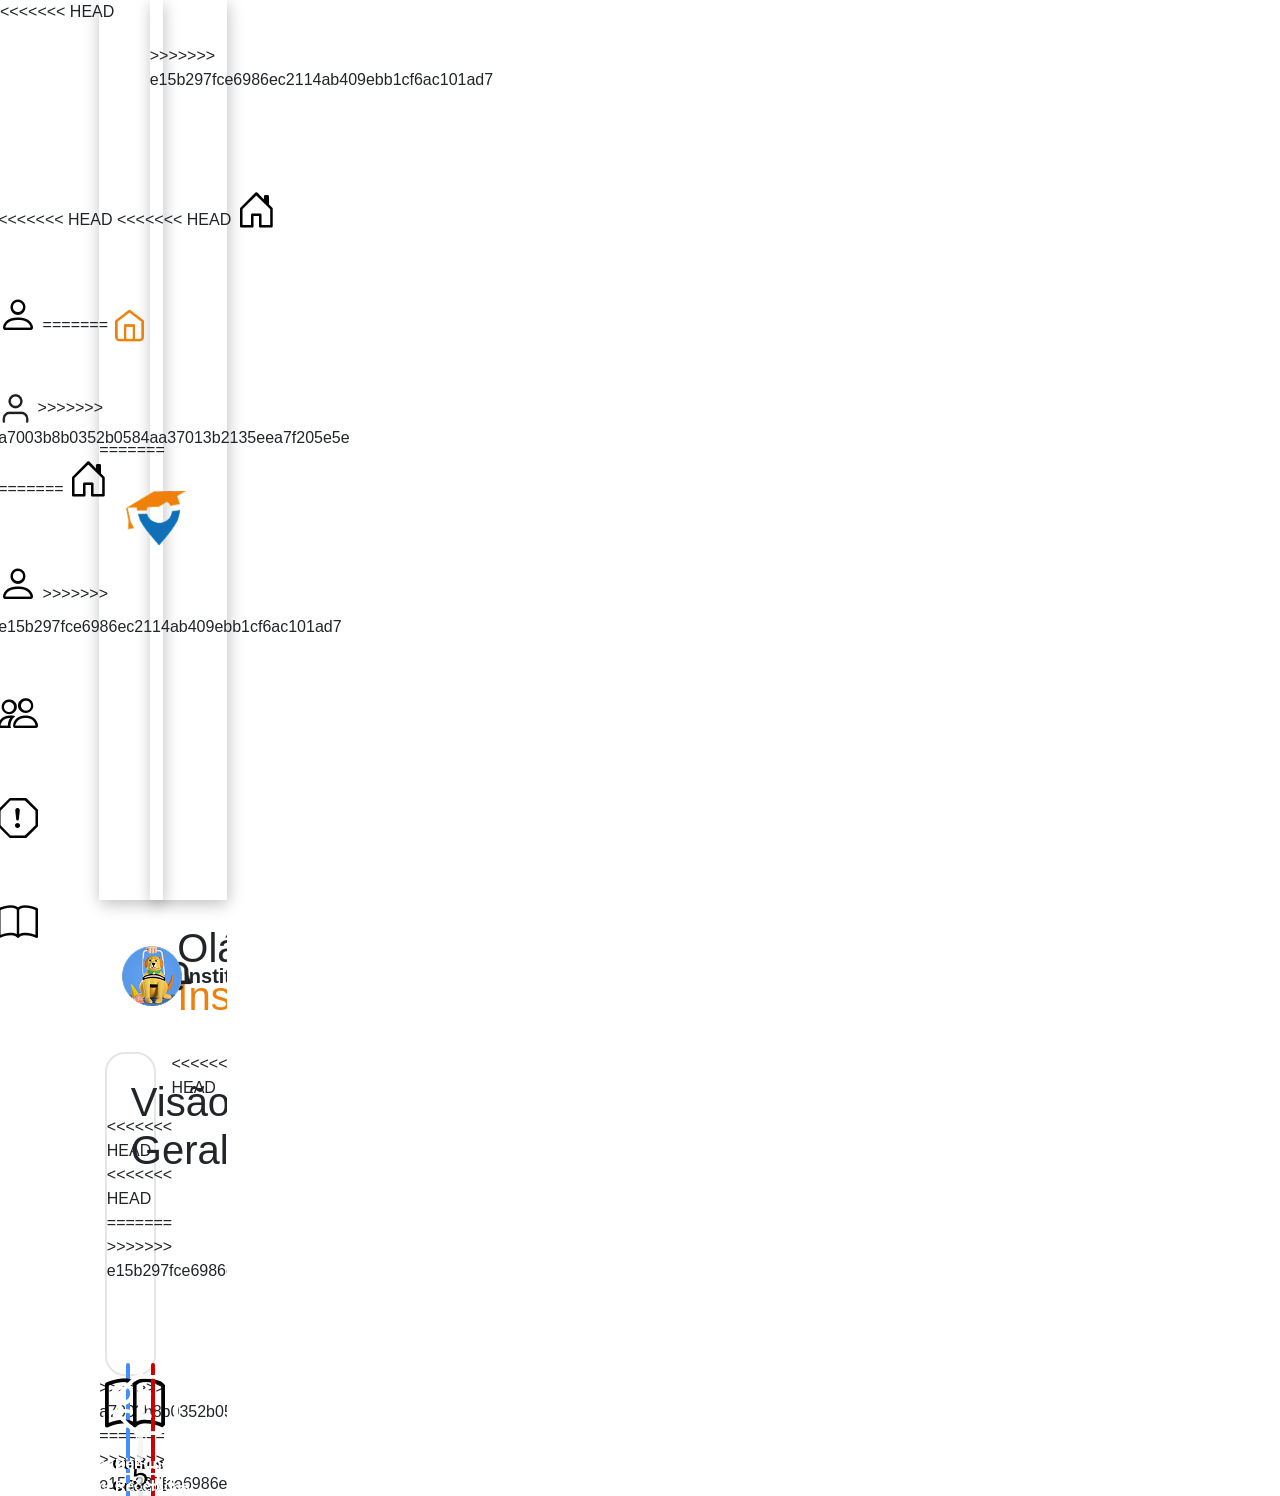
==== commit e3896199: "tentando resolver prooblema" ====
--- a/prjCursei/admin/home/index.html
+++ b/prjCursei/admin/home/index.html
@@ -14,8 +14,13 @@
 <body>
 
     <!--Nav Bar Vertical Se Possivel, olhem o tamanho das imagens -->
+<<<<<<< HEAD
+    <nav class="row  d-xl-flex align-items-center d-none "
+        style="width: 10%; box-shadow: 1px 4px 15px rgba(0, 0, 0, 0.25); height: 100%;">
+=======
     <nav class="row  h-100 d-xl-flex align-items-center d-none "
         style="width: 10%; box-shadow: 1px 4px 15px rgba(0, 0, 0, 0.25); ">
+>>>>>>> e15b297fce6986ec2114ab409ebb1cf6ac101ad7
         <div class="w-100 h-25 d-flex justify-content-center align-items-center">
             <img src="../../static/img/img-area-admin/logo-cursei2.png" alt=""
                 style="width: 60px; height: 60px; object-fit: contain;">
@@ -24,10 +29,24 @@
         <div class="row h-75 w-100 d-flex align-items-center justify-content-center">
             <ul style="list-style-type: none; ">
                 <li>
+<<<<<<< HEAD
+<<<<<<< HEAD
                     <a href="../home/index.html"><i class="img-nav bi bi-house-door"></i></a>
                 </li>
                 <li>
                     <a href="../candidatos/index.html"><i class="img-nav bi bi-person"></i></a>
+=======
+                    <a href="#"><img class="img-nav" src="../../static/img/img-area-admin/Home.png" alt=""></a>
+                </li>
+                <li>
+                    <a href="../candidatos/index.html"><img class="img-nav" src="../../static/img/img-area-admin/User.png" alt=""></a>
+>>>>>>> a7003b8b0352b0584aa37013b2135eea7f205e5e
+=======
+                    <a href="../home/index.html"><i class="img-nav bi bi-house-door"></i></a>
+                </li>
+                <li>
+                    <a href="../candidatos/index.html"><i class="img-nav bi bi-person"></i></a>
+>>>>>>> e15b297fce6986ec2114ab409ebb1cf6ac101ad7
                 </li>
                 <li>
                     <a href=""><i class="img-nav bi bi-people"></i></a>
@@ -66,6 +85,10 @@
 
                         <h1 class="">Visão Geral</h1>
                     </div>
+<<<<<<< HEAD
+<<<<<<< HEAD
+=======
+>>>>>>> e15b297fce6986ec2114ab409ebb1cf6ac101ad7
 
                     <div class="col-12 d-flex  w-100 d-flex align-items-end " style="height: 75%; margin-top: 20px;">
                         <div class="row-12 w-25 h-75 mx-1"
@@ -77,6 +100,7 @@
                             <div class="d-flex justify-content-center h-25 align-items-center ">
                                 <span style="color: #fff; font-weight: 500; font-size: 30px;">5</span>
                             </div>
+<<<<<<< HEAD
                         </div>
                         <div class="row-12 w-25 h-75 mx-1 "
                             style="background: linear-gradient(315deg, rgba(177, 177, 177, 0.404) 3%, rgba(255,255,255,1) 75%);
@@ -100,21 +124,81 @@
                             <div class="d-flex justify-content-center h-25 align-items-center ">
                                 <span style="color: #fff    ; font-weight: 500; font-size: 30px;">5</span>
                             </div>
+=======
+                    <div class="row-12 w-25 h-75 mx-1 " style="background: linear-gradient(143deg, rgba(242,149,0,1) 100%, rgba(255,166,23,1) 100%); border-top-left-radius: 50px; border-top-right-radius: 50px;">
+                        <div class="row d-flex align-items-center justify-content-center h-50" style="color: black;">
+                            <img src="../../static/img/img-area-admin/Icon.png" alt="">
+                            <span class="frase-informacoes-visao-geral" style="color: #fff;">Candidatos Aceitos</span>
+>>>>>>> a7003b8b0352b0584aa37013b2135eea7f205e5e
                         </div>
                         <div class="row-12 w-25 h-75 mx-1 " style="background: linear-gradient(143deg, rgba(242,149,0,1) 100%, rgba(255,166,23,1) 100%); border-top-left-radius: 50px; border-top-right-radius: 50px;">
                             <div class="row d-flex align-items-center justify-content-center h-50" style="color: #fff;">
                                 <i class="img-visao-geral bi bi-star"></i>
                                 <span class="frase-informacoes-visao-geral" >Candidatos Aceitos</span>
                         </div>
+<<<<<<< HEAD
                         <div class=" d-flex justify-content-center h-25 align-items-center ">
                             <span style=" color: #fff; font-weight: 500; font-size: 30px;">5</span>
                             </div>
-                        </div>
-                    </div>
-                </div>
-            </div>
-        </div>
-
+=======
+                    </div>
+                    <div class="row-12 w-25 h-75 mx-1 " style="background: linear-gradient(315deg, rgba(177, 177, 177, 0.404) 3%, rgba(255,255,255,1) 75%);
+=======
+                        </div>
+                        <div class="row-12 w-25 h-75 mx-1 "
+                            style="background: linear-gradient(315deg, rgba(177, 177, 177, 0.404) 3%, rgba(255,255,255,1) 75%);
+                             border-top-left-radius: 50px; border-top-right-radius: 50px;">
+                            <div class="row d-flex align-items-center justify-content-center h-50"
+                                style="color: black;">
+                                <i class=" img-visao-geral bi bi-book" style="color: black;"></i>
+                                <span class="frase-informacoes-visao-geral" style="color: black;">Cursos Criados</span>
+                            </div>
+                            <div class="d-flex justify-content-center h-25 align-items-center ">
+                                <span style="color: black; font-weight: 500; font-size: 30px;">5</span>
+                            </div>
+                        </div>
+                        <div class="row-12 w-25 h-75 mx-1 " style="background: linear-gradient(143deg, rgba(204,0,0,1) 100%, rgba(220,13,13,1) 100%);
+>>>>>>> e15b297fce6986ec2114ab409ebb1cf6ac101ad7
+ border-top-left-radius: 50px; border-top-right-radius: 50px;">
+                            <div class="row d-flex align-items-center justify-content-center h-50" style="color: #fff; ">
+                                <i class="img-visao-geral bi bi-exclamation-octagon" ></i>
+                                <span class="frase-informacoes-visao-geral" style="color: #fff;">Denuncias
+                                    Recebidas</span>
+                            </div>
+                            <div class="d-flex justify-content-center h-25 align-items-center ">
+                                <span style="color: #fff    ; font-weight: 500; font-size: 30px;">5</span>
+                            </div>
+                        </div>
+                        <div class="row-12 w-25 h-75 mx-1 " style="background: linear-gradient(143deg, rgba(242,149,0,1) 100%, rgba(255,166,23,1) 100%); border-top-left-radius: 50px; border-top-right-radius: 50px;">
+                            <div class="row d-flex align-items-center justify-content-center h-50" style="color: #fff;">
+                                <i class="img-visao-geral bi bi-star"></i>
+                                <span class="frase-informacoes-visao-geral" >Candidatos Aceitos</span>
+                        </div>
+<<<<<<< HEAD
+                    </div>
+                    <div class="row-12 w-25 h-75 mx-1 " style="background: linear-gradient(143deg, rgba(204,0,0,1) 100%, rgba(220,13,13,1) 100%); border-top-left-radius: 50px; border-top-right-radius: 50px;">
+                        <div class="row d-flex align-items-center justify-content-center h-50" style="color: #fff;">
+                            <img src="../../static/img/img-area-admin/Alert.png" alt="">
+                            <span class="frase-informacoes-visao-geral" ">Candidatos Aceitos</span>
+                        </div>
+                        <div class="d-flex justify-content-center h-25 align-items-center ">
+                            <span style="color: #fff; font-weight: 500; font-size: 30px;">5</span>
+>>>>>>> a7003b8b0352b0584aa37013b2135eea7f205e5e
+=======
+                        <div class=" d-flex justify-content-center h-25 align-items-center ">
+                            <span style=" color: #fff; font-weight: 500; font-size: 30px;">5</span>
+                            </div>
+>>>>>>> e15b297fce6986ec2114ab409ebb1cf6ac101ad7
+                        </div>
+                    </div>
+                </div>
+            </div>
+        </div>
+
+<<<<<<< HEAD
+<<<<<<< HEAD
+=======
+>>>>>>> e15b297fce6986ec2114ab409ebb1cf6ac101ad7
         <div class="col d-flex justify-content-center col  pt-5 h-50 w-100">
             <div class="div-meus-cursos-atividades-recentes row d-flex justify-content-lg-between justify-content-between col-12 col-xl-10  flex-nowrap"
                 style="width: 85%; ">
@@ -125,6 +209,24 @@
                         </div>
                         <div class="w-50 d-flex align-items-center justify-content-end  "><span
                                 class="texto-ver-todos">Ver Todos</span></div>
+<<<<<<< HEAD
+=======
+        <div class="col d-flex justify-content-center  pt-5 h-50 w-100">
+            <div class=" row d-flex justify-content-lg-around  flex-nowrap" style="width: 77%;">
+            <div class="div-meus-cursos-dashboard row-12" >
+                <div class="col-12 w-100 h-25 d-flex align-items-center ">
+                    <div class="w-50 "><h1>Meus Cursos</h1></div>
+                <div class="w-50 d-flex align-items-center justify-content-end  "><span class="texto-ver-todos">Ver Todos</span></div>
+                </div>
+                <div class=" w-100 h-100   col-12 d-flex justify-content-between" >
+                <div class="div-info-cursos-dashboard row-12 ml-3 mt-4 ">
+                    <div><h1>Curso de Ingles</h1></div>
+                    <div class="d-flex justify-content-around pt-1">
+                        <button class="bnt-informacoes-cadastro-curso">Linguas</button>
+                        <button class="bnt-informacoes-cadastro-curso">Presencial</button>
+>>>>>>> a7003b8b0352b0584aa37013b2135eea7f205e5e
+=======
+>>>>>>> e15b297fce6986ec2114ab409ebb1cf6ac101ad7
                     </div>
                     <div class=" w-100 h-100   col-12 d-flex justify-content-between">
                         <div class="div-info-cursos-dashboard row-12 ml-3 mt-4 ">
@@ -151,9 +253,11 @@
                                 <button class="bnt-informacoes-aberto-curso">Aberto</button>
                             </div>
                         </div>
-
-                    </div>
-                </div>
+<<<<<<< HEAD
+
+                    </div>
+                </div>
+<<<<<<< HEAD
 
                 <div class="div-atividades-recentes row">
                     <h1 class="ml-3 my-3">Atividades Recentes</h1>
@@ -168,6 +272,44 @@
             </div>
         </div>
     </div>
+=======
+                <div class="div-info-cursos-dashboard row-12 ml-3 mt-4 ">
+                    <div><h1>Curso de Ingles</h1></div>
+                    <div class="d-flex justify-content-around pt-1">
+                        <button class="bnt-informacoes-cadastro-curso">Linguas</button>
+                        <button class="bnt-informacoes-cadastro-curso">Presencial</button>
+                    </div>
+                    <div class="d-flex align-items-center justify-content-center pt-2">
+                        <button class="bnt-informacoes-aberto-curso">Aberto</button>
+                    </div>
+                </div>
+                
+                </div>
+            </div>
+=======
+>>>>>>> e15b297fce6986ec2114ab409ebb1cf6ac101ad7
+
+                    </div>
+                </div>
+
+                <div class="div-atividades-recentes row">
+                    <h1 class="ml-3 my-3">Atividades Recentes</h1>
+
+                    <ul class="ml-1">
+                        <li class="lista-atividades-recentes">João Silva</li>
+                        <li class="lista-atividades-recentes">João Silva</li>
+                        <li class="lista-atividades-recentes">João Silva</li>
+                        <li class="lista-atividades-recentes">João Silva</li>
+                    </ul>
+                </div>
+            </div>
+        </div>
+    </div>
+<<<<<<< HEAD
+</div>
+>>>>>>> a7003b8b0352b0584aa37013b2135eea7f205e5e
+=======
+>>>>>>> e15b297fce6986ec2114ab409ebb1cf6ac101ad7
 
 
     <script src="https://code.jquery.com/jquery-3.2.1.slim.min.js"
--- a/prjCursei/static/css/style.css
+++ b/prjCursei/static/css/style.css
@@ -7,7 +7,7 @@
 }
 .main{
     flex-grow: 1;
-    
+    overflow: scroll;
 }
 /*Estou utilizando as classes para ganhar tempo, estilizando uma classe para alterar diversas imagens(pufavo vitu não ache ruim */
 .img-nav{
@@ -15,7 +15,7 @@
     height: 35px;
     object-fit: contain;
     transition: 1s;
-    font-size: 40px;
+        font-size: 40px;
     color: black;
 
 }
@@ -27,6 +27,7 @@
     border-radius: 10px;
     
     color: #F29500;
+    background-color: #53505034;
 }
 .frase-informacoes-visao-geral{
     width: 95px;
@@ -100,9 +101,11 @@
     font-weight: 600;
     color: #F29500;
 }
+
 .pesquisar-input{
     color: black;
     font-size: 25px;
+
 
 }
 
@@ -113,3 +116,22 @@
     height: 15%;
     background-color: #F29500;
 }
+
+.div-eng-input-obj{
+    border-radius: 20px;
+    background-color: #fff;
+    height: 40px;
+
+}
+.input-page-candidatos{
+    width: 100%;
+    height: 100%;
+    border: none;
+    outline: none;
+}
+.img-input{
+    font-size: 20px;
+}
+.img-input:hover{
+    cursor: pointer;
+}
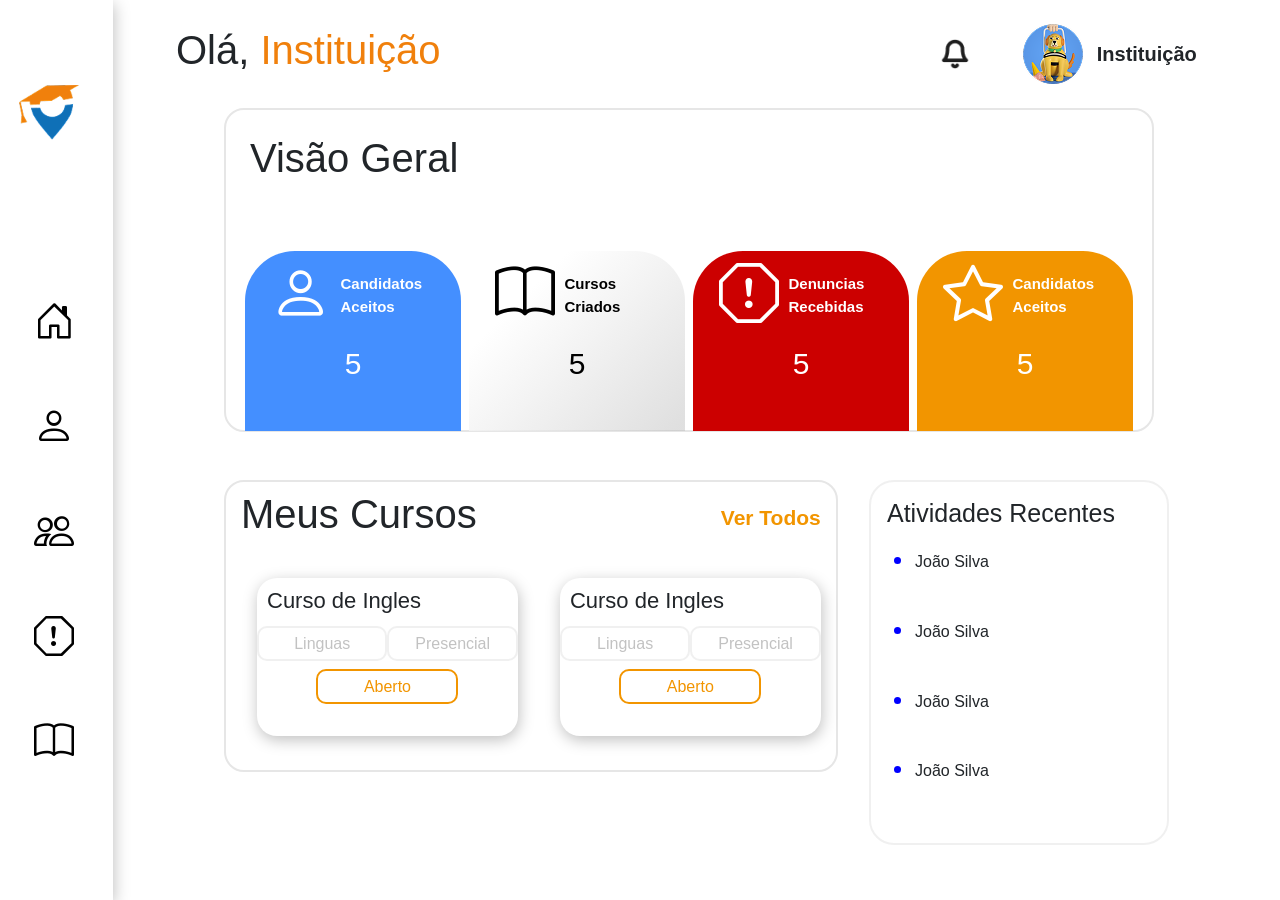
==== commit 3e7569e7: "ta indo" ====
--- a/prjCursei/admin/home/index.html
+++ b/prjCursei/admin/home/index.html
@@ -14,13 +14,8 @@
 <body>
 
     <!--Nav Bar Vertical Se Possivel, olhem o tamanho das imagens -->
-<<<<<<< HEAD
-    <nav class="row  d-xl-flex align-items-center d-none "
-        style="width: 10%; box-shadow: 1px 4px 15px rgba(0, 0, 0, 0.25); height: 100%;">
-=======
     <nav class="row  h-100 d-xl-flex align-items-center d-none "
         style="width: 10%; box-shadow: 1px 4px 15px rgba(0, 0, 0, 0.25); ">
->>>>>>> e15b297fce6986ec2114ab409ebb1cf6ac101ad7
         <div class="w-100 h-25 d-flex justify-content-center align-items-center">
             <img src="../../static/img/img-area-admin/logo-cursei2.png" alt=""
                 style="width: 60px; height: 60px; object-fit: contain;">
@@ -29,24 +24,10 @@
         <div class="row h-75 w-100 d-flex align-items-center justify-content-center">
             <ul style="list-style-type: none; ">
                 <li>
-<<<<<<< HEAD
-<<<<<<< HEAD
                     <a href="../home/index.html"><i class="img-nav bi bi-house-door"></i></a>
                 </li>
                 <li>
                     <a href="../candidatos/index.html"><i class="img-nav bi bi-person"></i></a>
-=======
-                    <a href="#"><img class="img-nav" src="../../static/img/img-area-admin/Home.png" alt=""></a>
-                </li>
-                <li>
-                    <a href="../candidatos/index.html"><img class="img-nav" src="../../static/img/img-area-admin/User.png" alt=""></a>
->>>>>>> a7003b8b0352b0584aa37013b2135eea7f205e5e
-=======
-                    <a href="../home/index.html"><i class="img-nav bi bi-house-door"></i></a>
-                </li>
-                <li>
-                    <a href="../candidatos/index.html"><i class="img-nav bi bi-person"></i></a>
->>>>>>> e15b297fce6986ec2114ab409ebb1cf6ac101ad7
                 </li>
                 <li>
                     <a href=""><i class="img-nav bi bi-people"></i></a>
@@ -59,7 +40,6 @@
                 </li>
             </ul>
     </nav>
-    </div>
 
     <!-- Conteudo do sistema, Ainda to rachando a cuca pra arrumar o layout. Então não estou mexendo com a responsividade ainda -->
     <div class="main row-12">
@@ -85,10 +65,6 @@
 
                         <h1 class="">Visão Geral</h1>
                     </div>
-<<<<<<< HEAD
-<<<<<<< HEAD
-=======
->>>>>>> e15b297fce6986ec2114ab409ebb1cf6ac101ad7
 
                     <div class="col-12 d-flex  w-100 d-flex align-items-end " style="height: 75%; margin-top: 20px;">
                         <div class="row-12 w-25 h-75 mx-1"
@@ -100,7 +76,6 @@
                             <div class="d-flex justify-content-center h-25 align-items-center ">
                                 <span style="color: #fff; font-weight: 500; font-size: 30px;">5</span>
                             </div>
-<<<<<<< HEAD
                         </div>
                         <div class="row-12 w-25 h-75 mx-1 "
                             style="background: linear-gradient(315deg, rgba(177, 177, 177, 0.404) 3%, rgba(255,255,255,1) 75%);
@@ -124,81 +99,21 @@
                             <div class="d-flex justify-content-center h-25 align-items-center ">
                                 <span style="color: #fff    ; font-weight: 500; font-size: 30px;">5</span>
                             </div>
-=======
-                    <div class="row-12 w-25 h-75 mx-1 " style="background: linear-gradient(143deg, rgba(242,149,0,1) 100%, rgba(255,166,23,1) 100%); border-top-left-radius: 50px; border-top-right-radius: 50px;">
-                        <div class="row d-flex align-items-center justify-content-center h-50" style="color: black;">
-                            <img src="../../static/img/img-area-admin/Icon.png" alt="">
-                            <span class="frase-informacoes-visao-geral" style="color: #fff;">Candidatos Aceitos</span>
->>>>>>> a7003b8b0352b0584aa37013b2135eea7f205e5e
                         </div>
                         <div class="row-12 w-25 h-75 mx-1 " style="background: linear-gradient(143deg, rgba(242,149,0,1) 100%, rgba(255,166,23,1) 100%); border-top-left-radius: 50px; border-top-right-radius: 50px;">
                             <div class="row d-flex align-items-center justify-content-center h-50" style="color: #fff;">
                                 <i class="img-visao-geral bi bi-star"></i>
                                 <span class="frase-informacoes-visao-geral" >Candidatos Aceitos</span>
                         </div>
-<<<<<<< HEAD
                         <div class=" d-flex justify-content-center h-25 align-items-center ">
                             <span style=" color: #fff; font-weight: 500; font-size: 30px;">5</span>
                             </div>
-=======
-                    </div>
-                    <div class="row-12 w-25 h-75 mx-1 " style="background: linear-gradient(315deg, rgba(177, 177, 177, 0.404) 3%, rgba(255,255,255,1) 75%);
-=======
-                        </div>
-                        <div class="row-12 w-25 h-75 mx-1 "
-                            style="background: linear-gradient(315deg, rgba(177, 177, 177, 0.404) 3%, rgba(255,255,255,1) 75%);
-                             border-top-left-radius: 50px; border-top-right-radius: 50px;">
-                            <div class="row d-flex align-items-center justify-content-center h-50"
-                                style="color: black;">
-                                <i class=" img-visao-geral bi bi-book" style="color: black;"></i>
-                                <span class="frase-informacoes-visao-geral" style="color: black;">Cursos Criados</span>
-                            </div>
-                            <div class="d-flex justify-content-center h-25 align-items-center ">
-                                <span style="color: black; font-weight: 500; font-size: 30px;">5</span>
-                            </div>
-                        </div>
-                        <div class="row-12 w-25 h-75 mx-1 " style="background: linear-gradient(143deg, rgba(204,0,0,1) 100%, rgba(220,13,13,1) 100%);
->>>>>>> e15b297fce6986ec2114ab409ebb1cf6ac101ad7
- border-top-left-radius: 50px; border-top-right-radius: 50px;">
-                            <div class="row d-flex align-items-center justify-content-center h-50" style="color: #fff; ">
-                                <i class="img-visao-geral bi bi-exclamation-octagon" ></i>
-                                <span class="frase-informacoes-visao-geral" style="color: #fff;">Denuncias
-                                    Recebidas</span>
-                            </div>
-                            <div class="d-flex justify-content-center h-25 align-items-center ">
-                                <span style="color: #fff    ; font-weight: 500; font-size: 30px;">5</span>
-                            </div>
-                        </div>
-                        <div class="row-12 w-25 h-75 mx-1 " style="background: linear-gradient(143deg, rgba(242,149,0,1) 100%, rgba(255,166,23,1) 100%); border-top-left-radius: 50px; border-top-right-radius: 50px;">
-                            <div class="row d-flex align-items-center justify-content-center h-50" style="color: #fff;">
-                                <i class="img-visao-geral bi bi-star"></i>
-                                <span class="frase-informacoes-visao-geral" >Candidatos Aceitos</span>
-                        </div>
-<<<<<<< HEAD
-                    </div>
-                    <div class="row-12 w-25 h-75 mx-1 " style="background: linear-gradient(143deg, rgba(204,0,0,1) 100%, rgba(220,13,13,1) 100%); border-top-left-radius: 50px; border-top-right-radius: 50px;">
-                        <div class="row d-flex align-items-center justify-content-center h-50" style="color: #fff;">
-                            <img src="../../static/img/img-area-admin/Alert.png" alt="">
-                            <span class="frase-informacoes-visao-geral" ">Candidatos Aceitos</span>
-                        </div>
-                        <div class="d-flex justify-content-center h-25 align-items-center ">
-                            <span style="color: #fff; font-weight: 500; font-size: 30px;">5</span>
->>>>>>> a7003b8b0352b0584aa37013b2135eea7f205e5e
-=======
-                        <div class=" d-flex justify-content-center h-25 align-items-center ">
-                            <span style=" color: #fff; font-weight: 500; font-size: 30px;">5</span>
-                            </div>
->>>>>>> e15b297fce6986ec2114ab409ebb1cf6ac101ad7
                         </div>
                     </div>
                 </div>
             </div>
         </div>
 
-<<<<<<< HEAD
-<<<<<<< HEAD
-=======
->>>>>>> e15b297fce6986ec2114ab409ebb1cf6ac101ad7
         <div class="col d-flex justify-content-center col  pt-5 h-50 w-100">
             <div class="div-meus-cursos-atividades-recentes row d-flex justify-content-lg-between justify-content-between col-12 col-xl-10  flex-nowrap"
                 style="width: 85%; ">
@@ -209,24 +124,6 @@
                         </div>
                         <div class="w-50 d-flex align-items-center justify-content-end  "><span
                                 class="texto-ver-todos">Ver Todos</span></div>
-<<<<<<< HEAD
-=======
-        <div class="col d-flex justify-content-center  pt-5 h-50 w-100">
-            <div class=" row d-flex justify-content-lg-around  flex-nowrap" style="width: 77%;">
-            <div class="div-meus-cursos-dashboard row-12" >
-                <div class="col-12 w-100 h-25 d-flex align-items-center ">
-                    <div class="w-50 "><h1>Meus Cursos</h1></div>
-                <div class="w-50 d-flex align-items-center justify-content-end  "><span class="texto-ver-todos">Ver Todos</span></div>
-                </div>
-                <div class=" w-100 h-100   col-12 d-flex justify-content-between" >
-                <div class="div-info-cursos-dashboard row-12 ml-3 mt-4 ">
-                    <div><h1>Curso de Ingles</h1></div>
-                    <div class="d-flex justify-content-around pt-1">
-                        <button class="bnt-informacoes-cadastro-curso">Linguas</button>
-                        <button class="bnt-informacoes-cadastro-curso">Presencial</button>
->>>>>>> a7003b8b0352b0584aa37013b2135eea7f205e5e
-=======
->>>>>>> e15b297fce6986ec2114ab409ebb1cf6ac101ad7
                     </div>
                     <div class=" w-100 h-100   col-12 d-flex justify-content-between">
                         <div class="div-info-cursos-dashboard row-12 ml-3 mt-4 ">
@@ -253,41 +150,6 @@
                                 <button class="bnt-informacoes-aberto-curso">Aberto</button>
                             </div>
                         </div>
-<<<<<<< HEAD
-
-                    </div>
-                </div>
-<<<<<<< HEAD
-
-                <div class="div-atividades-recentes row">
-                    <h1 class="ml-3 my-3">Atividades Recentes</h1>
-
-                    <ul class="ml-1">
-                        <li class="lista-atividades-recentes">João Silva</li>
-                        <li class="lista-atividades-recentes">João Silva</li>
-                        <li class="lista-atividades-recentes">João Silva</li>
-                        <li class="lista-atividades-recentes">João Silva</li>
-                    </ul>
-                </div>
-            </div>
-        </div>
-    </div>
-=======
-                <div class="div-info-cursos-dashboard row-12 ml-3 mt-4 ">
-                    <div><h1>Curso de Ingles</h1></div>
-                    <div class="d-flex justify-content-around pt-1">
-                        <button class="bnt-informacoes-cadastro-curso">Linguas</button>
-                        <button class="bnt-informacoes-cadastro-curso">Presencial</button>
-                    </div>
-                    <div class="d-flex align-items-center justify-content-center pt-2">
-                        <button class="bnt-informacoes-aberto-curso">Aberto</button>
-                    </div>
-                </div>
-                
-                </div>
-            </div>
-=======
->>>>>>> e15b297fce6986ec2114ab409ebb1cf6ac101ad7
 
                     </div>
                 </div>
@@ -305,11 +167,6 @@
             </div>
         </div>
     </div>
-<<<<<<< HEAD
-</div>
->>>>>>> a7003b8b0352b0584aa37013b2135eea7f205e5e
-=======
->>>>>>> e15b297fce6986ec2114ab409ebb1cf6ac101ad7
 
 
     <script src="https://code.jquery.com/jquery-3.2.1.slim.min.js"
--- a/prjCursei/static/css/style.css
+++ b/prjCursei/static/css/style.css
@@ -15,7 +15,7 @@
     height: 35px;
     object-fit: contain;
     transition: 1s;
-        font-size: 40px;
+    font-size: 40px;
     color: black;
 
 }
@@ -27,7 +27,6 @@
     border-radius: 10px;
     
     color: #F29500;
-    background-color: #53505034;
 }
 .frase-informacoes-visao-geral{
     width: 95px;
@@ -101,37 +100,48 @@
     font-weight: 600;
     color: #F29500;
 }
-
 .pesquisar-input{
     color: black;
     font-size: 25px;
 
-
 }
 
 .nav-info-candidatos{
-    display: flex;
-    flex-direction: column;
+    
+    border: rgba(230, 230, 230, 1) solid 2px;
+    border-top-right-radius: 20px;
+    border-top-left-radius: 20px;
+}
+.nav-info-candidatos .div-lista ul{
+    margin: 0;
+    padding: 0;
+    display:flex ;
+    flex-direction: row;
     width: 100%;
-    height: 15%;
-    background-color: #F29500;
+    height: 100%;
+    align-items: center;
+    padding-top: 7%;
+    font-size: 28px;
+    justify-content: space-between;
 }
 
-.div-eng-input-obj{
+.nav-info-candidatos .div-lista ul li{
+    list-style: none;
+    font-weight: 700;
+    color: black;
+}
+
+.input-pesquisar-candidatos{
+    outline: none;
+     border: none;
+     border-radius: 20px;
+     display: flex;
+     
+}
+
+.div-input-pesquisar-candidatos{
+    border: rgba(230, 230, 230, 1) solid 2px;
+    height: 35%; 
+
     border-radius: 20px;
-    background-color: #fff;
-    height: 40px;
-
-}
-.input-page-candidatos{
-    width: 100%;
-    height: 100%;
-    border: none;
-    outline: none;
-}
-.img-input{
-    font-size: 20px;
-}
-.img-input:hover{
-    cursor: pointer;
 }
